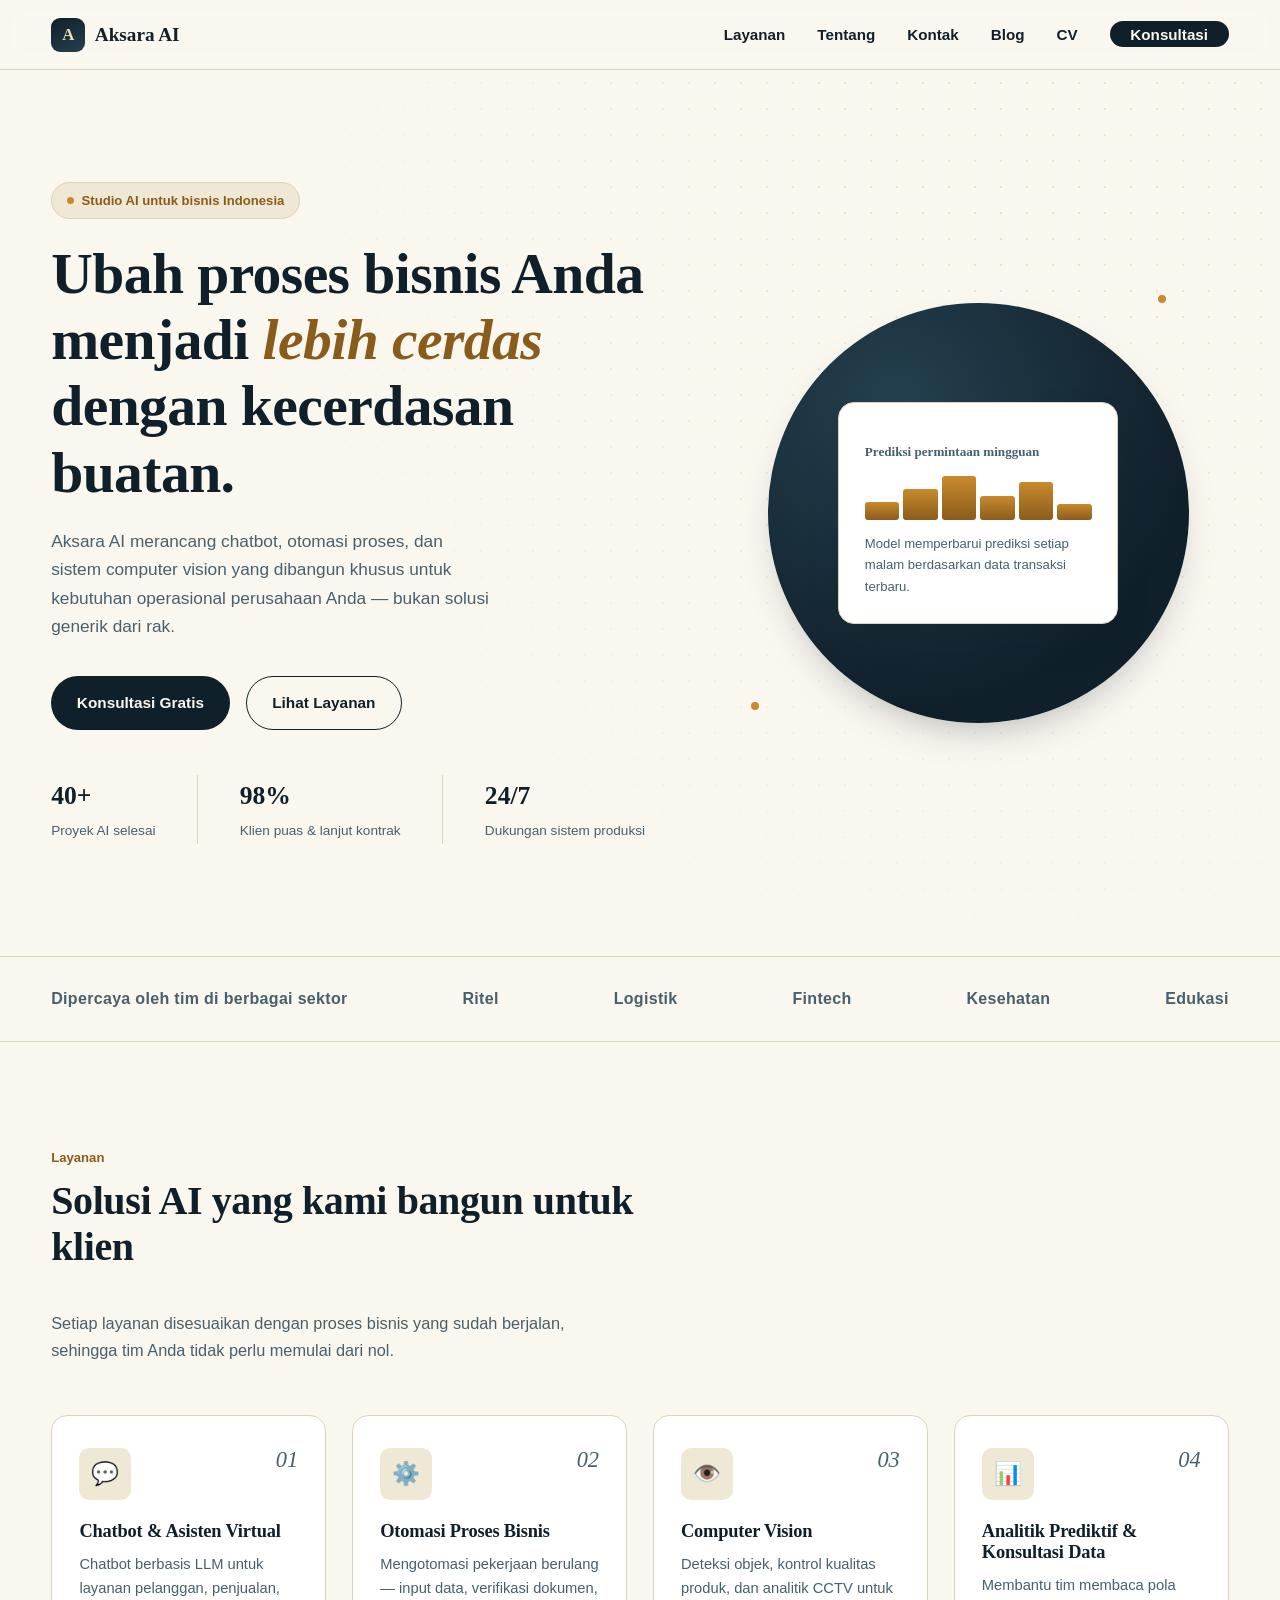
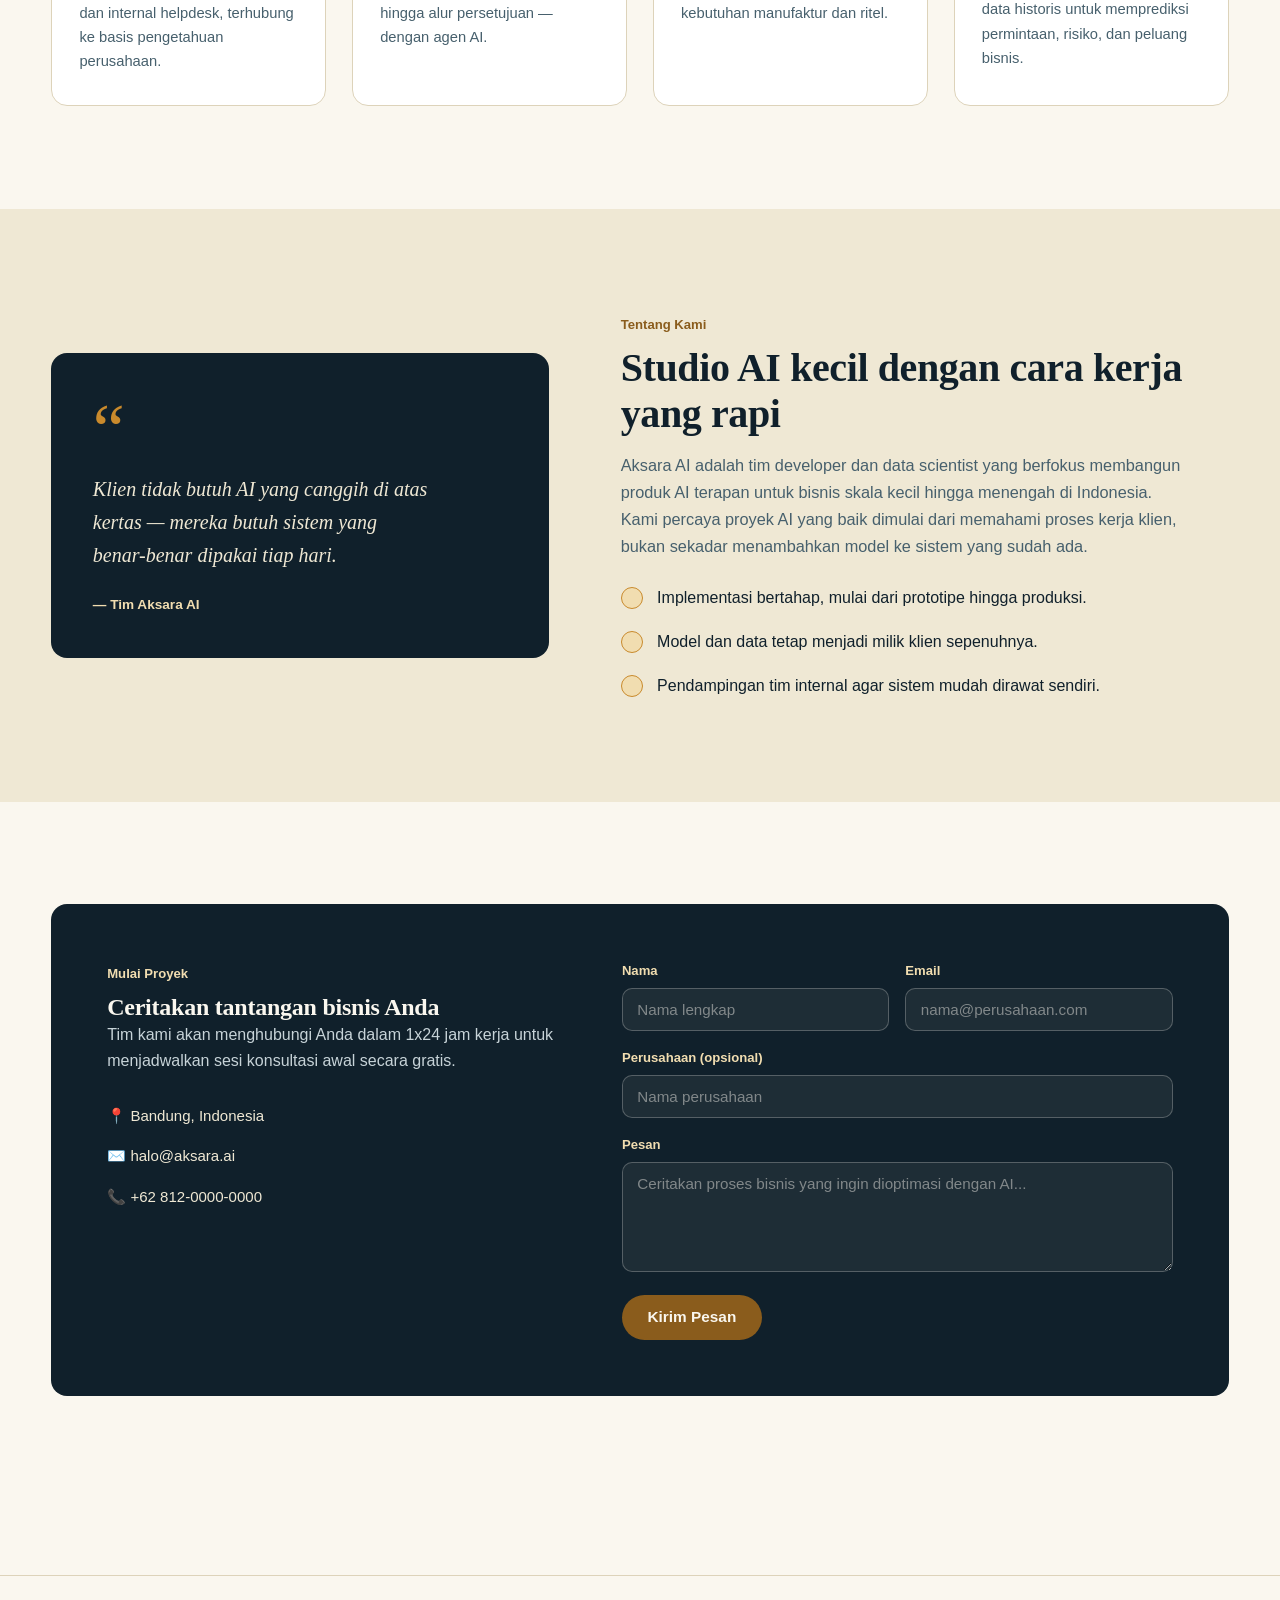
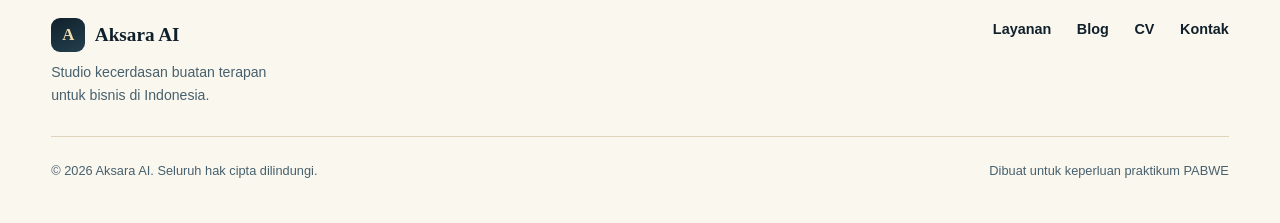
==== index.html @ 1088177e "upload upload file" ====
<!doctype html>
<html lang="id">
<head>
  <meta charset="UTF-8" />
  <meta name="viewport" content="width=device-width, initial-scale=1" />
  <title>Aksara AI — Jasa Kecerdasan Buatan untuk Bisnis</title>
  <meta name="description" content="Aksara AI membantu bisnis membangun chatbot, otomasi proses, computer vision, dan analitik prediktif berbasis kecerdasan buatan." />
  <link rel="stylesheet" href="assets/css/style.css" />
</head>
<body>

  <!-- =====================================================
       HEADER / NAVBAR
  ====================================================== -->
  <header id="site-header">
    <input type="checkbox" id="nav-toggle" />
    <div class="navbar container">
      <a href="#home" class="brand">
        <span class="brand__mark">A</span>
        Aksara AI
      </a>

      <nav>
        <ul class="nav-links">
          <li><a href="#layanan">Layanan</a></li>
          <li><a href="#tentang">Tentang</a></li>
          <li><a href="#kontak">Kontak</a></li>
          <li><a href="blog.html">Blog</a></li>
          <li><a href="cv.html">CV</a></li>
          <li><a href="#kontak" class="nav-cta">Konsultasi</a></li>
        </ul>
      </nav>

      <label for="nav-toggle" class="nav-burger" aria-label="Buka menu">
        <span></span><span></span><span></span>
      </label>
    </div>
  </header>

  <main id="home">

    <!-- =====================================================
         HERO
    ====================================================== -->
    <section class="hero">
      <div class="container hero__grid">
        <div class="hero__copy">
          <span class="hero__eyebrow"><span></span> Studio AI untuk bisnis Indonesia</span>
          <h1>Ubah proses bisnis Anda menjadi <em>lebih cerdas</em> dengan kecerdasan buatan.</h1>
          <p class="lead">
            Aksara AI merancang chatbot, otomasi proses, dan sistem computer vision
            yang dibangun khusus untuk kebutuhan operasional perusahaan Anda —
            bukan solusi generik dari rak.
          </p>

          <div class="hero__actions">
            <a href="#kontak" class="btn btn--primary">Konsultasi Gratis</a>
            <a href="#layanan" class="btn btn--ghost">Lihat Layanan</a>
          </div>

          <div class="hero__stats">
            <div>
              <strong>40+</strong>
              <span>Proyek AI selesai</span>
            </div>
            <div>
              <strong>98%</strong>
              <span>Klien puas &amp; lanjut kontrak</span>
            </div>
            <div>
              <strong>24/7</strong>
              <span>Dukungan sistem produksi</span>
            </div>
          </div>
        </div>

        <div class="hero__visual">
          <div class="hero__orb"></div>
          <span class="hero__dot hero__dot--1"></span>
          <span class="hero__dot hero__dot--2"></span>
          <div class="hero__card">
            <p class="hero__card-title">Prediksi permintaan mingguan</p>
            <div class="hero__wave">
              <span></span><span></span><span></span><span></span><span></span><span></span>
            </div>
            <p>Model memperbarui prediksi setiap malam berdasarkan data transaksi terbaru.</p>
          </div>
        </div>
      </div>
    </section>

    <!-- =====================================================
         LOGO STRIP
    ====================================================== -->
    <div class="logo-strip">
      <div class="container logo-strip__row">
        <span>Dipercaya oleh tim di berbagai sektor</span>
        <span>Ritel</span>
        <span>Logistik</span>
        <span>Fintech</span>
        <span>Kesehatan</span>
        <span>Edukasi</span>
      </div>
    </div>

    <!-- =====================================================
         LAYANAN
    ====================================================== -->
    <section id="layanan" class="section">
      <div class="container">
        <div class="section__head">
          <div>
            <span class="section__eyebrow">Layanan</span>
            <h2 class="section__title">Solusi AI yang kami bangun untuk klien</h2>
          </div>
          <p class="section__desc">
            Setiap layanan disesuaikan dengan proses bisnis yang sudah berjalan,
            sehingga tim Anda tidak perlu memulai dari nol.
          </p>
        </div>

        <div class="services-grid">
          <article class="service-card">
            <span class="service-card__index" aria-hidden="true">01</span>
            <div class="service-card__icon">💬</div>
            <h3>Chatbot &amp; Asisten Virtual</h3>
            <p>Chatbot berbasis LLM untuk layanan pelanggan, penjualan, dan internal helpdesk, terhubung ke basis pengetahuan perusahaan.</p>
          </article>

          <article class="service-card">
            <span class="service-card__index" aria-hidden="true">02</span>
            <div class="service-card__icon">⚙️</div>
            <h3>Otomasi Proses Bisnis</h3>
            <p>Mengotomasi pekerjaan berulang — input data, verifikasi dokumen, hingga alur persetujuan — dengan agen AI.</p>
          </article>

          <article class="service-card">
            <span class="service-card__index" aria-hidden="true">03</span>
            <div class="service-card__icon">👁️</div>
            <h3>Computer Vision</h3>
            <p>Deteksi objek, kontrol kualitas produk, dan analitik CCTV untuk kebutuhan manufaktur dan ritel.</p>
          </article>

          <article class="service-card">
            <span class="service-card__index" aria-hidden="true">04</span>
            <div class="service-card__icon">📊</div>
            <h3>Analitik Prediktif &amp; Konsultasi Data</h3>
            <p>Membantu tim membaca pola data historis untuk memprediksi permintaan, risiko, dan peluang bisnis.</p>
          </article>
        </div>
      </div>
    </section>

    <!-- =====================================================
         TENTANG / KEUNGGULAN
    ====================================================== -->
    <section id="tentang" class="section section--alt">
      <div class="container about">
        <div class="about__quote">
          <p>Klien tidak butuh AI yang canggih di atas kertas — mereka butuh sistem yang benar-benar dipakai tiap hari.</p>
          <footer>— Tim Aksara AI</footer>
        </div>

        <div>
          <span class="section__eyebrow">Tentang Kami</span>
          <h2 class="section__title">Studio AI kecil dengan cara kerja yang rapi</h2>
          <p class="section__desc">
            Aksara AI adalah tim developer dan data scientist yang berfokus membangun
            produk AI terapan untuk bisnis skala kecil hingga menengah di Indonesia.
            Kami percaya proyek AI yang baik dimulai dari memahami proses kerja klien,
            bukan sekadar menambahkan model ke sistem yang sudah ada.
          </p>

          <ul class="about__list">
            <li>Implementasi bertahap, mulai dari prototipe hingga produksi.</li>
            <li>Model dan data tetap menjadi milik klien sepenuhnya.</li>
            <li>Pendampingan tim internal agar sistem mudah dirawat sendiri.</li>
          </ul>
        </div>
      </div>
    </section>

    <!-- =====================================================
         KONTAK / CTA
    ====================================================== -->
    <section id="kontak" class="section">
      <div class="container contact">
        <div>
          <span class="section__eyebrow">Mulai Proyek</span>
          <h2>Ceritakan tantangan bisnis Anda</h2>
          <p>Tim kami akan menghubungi Anda dalam 1x24 jam kerja untuk menjadwalkan sesi konsultasi awal secara gratis.</p>

          <ul class="contact__info">
            <li>📍 Bandung, Indonesia</li>
            <li>✉️ halo@aksara.ai</li>
            <li>📞 +62 812-0000-0000</li>
          </ul>
        </div>

        <form class="form-grid" action="#" method="post">
          <div class="form-row">
            <div class="field">
              <label for="nama">Nama</label>
              <input type="text" id="nama" name="nama" placeholder="Nama lengkap" required />
            </div>
            <div class="field">
              <label for="email">Email</label>
              <input type="email" id="email" name="email" placeholder="nama@perusahaan.com" required />
            </div>
          </div>

          <div class="field">
            <label for="perusahaan">Perusahaan (opsional)</label>
            <input type="text" id="perusahaan" name="perusahaan" placeholder="Nama perusahaan" />
          </div>

          <div class="field">
            <label for="pesan">Pesan</label>
            <textarea id="pesan" name="pesan" placeholder="Ceritakan proses bisnis yang ingin dioptimasi dengan AI..." required></textarea>
          </div>

          <button type="submit" class="btn btn--primary">Kirim Pesan</button>
        </form>
      </div>
    </section>

  </main>

  <!-- =====================================================
       FOOTER
  ====================================================== -->
  <footer id="site-footer">
    <div class="container footer-grid">
      <div>
        <a href="#home" class="brand">
          <span class="brand__mark">A</span>
          Aksara AI
        </a>
        <p style="margin-top:.6rem; max-width: 32ch;">Studio kecerdasan buatan terapan untuk bisnis di Indonesia.</p>
      </div>

      <div class="footer-links">
        <a href="#layanan">Layanan</a>
        <a href="blog.html">Blog</a>
        <a href="cv.html">CV</a>
        <a href="#kontak">Kontak</a>
      </div>
    </div>

    <div class="container footer-bottom">
      <span>© 2026 Aksara AI. Seluruh hak cipta dilindungi.</span>
      <span>Dibuat untuk keperluan praktikum PABWE</span>
    </div>
  </footer>

</body>
</html>
---- assets/css/style.css ----
/* =========================================================
   AKSARA AI — Landing Page Stylesheet
   Studi Kasus 3.1 — HTML + CSS murni (tanpa framework)
   ========================================================= */

@import url('fonts.css');

/* ---------------------------------------------------------
   1. CSS VARIABLES (design tokens)
--------------------------------------------------------- */
:root {
  --ink: #10202b;            /* teks utama, background gelap */
  --ink-soft: #47606d;       /* teks sekunder */
  --paper: #faf7ef;          /* background utama, hangat */
  --paper-dim: #efe8d4;      /* background section alternatif */
  --line: #ddd3ba;           /* garis tipis di atas paper */
  --gold: #c98a2c;           /* aksen dekoratif (bg/border, bukan teks di atas terang) */
  --gold-dark: #8a5c1c;      /* aksen teks — kontras >= 4.5:1 di atas paper/putih (WCAG AA) */
  --gold-soft: #f1ddb0;
  --white: #ffffff;

  --font-display: 'Fraunces', 'Georgia', serif;
  --font-body: 'Plus Jakarta Sans', 'Segoe UI', sans-serif;

  --container: min(74rem, 92vw);
  --gap: clamp(1rem, 2vw, 2rem);
  --radius: 16px;
  --radius-sm: 10px;
  --shadow: 0 18px 40px -18px rgba(16, 32, 43, 0.35);
  --shadow-soft: 0 10px 24px -14px rgba(16, 32, 43, 0.25);
  --ease: cubic-bezier(0.16, 1, 0.3, 1);
}

/* ---------------------------------------------------------
   2. RESET — universal selector
--------------------------------------------------------- */
*,
*::before,
*::after {
  box-sizing: border-box;
  margin: 0;
  padding: 0;
}

/* ---------------------------------------------------------
   3. ELEMENT SELECTORS (base styles)
--------------------------------------------------------- */
html {
  scroll-behavior: smooth;
}

body {
  font-family: var(--font-body);
  color: var(--ink);
  background: var(--paper);
  line-height: 1.65;
  -webkit-font-smoothing: antialiased;
}

h1,
h2,
h3 {
  font-family: var(--font-display);
  line-height: 1.15;
  font-weight: 600;
  letter-spacing: -0.01em;
}

p {
  color: var(--ink-soft);
  max-width: 62ch;
}

a {
  color: inherit;
  text-decoration: none;
}

ul {
  list-style: none;
}

img {
  max-width: 100%;
  display: block;
}

button {
  font-family: inherit;
  cursor: pointer;
  border: none;
}

/* section[id] → ATTRIBUTE SELECTOR: beri jarak agar tidak
   tertutup navbar sticky saat dituju lewat anchor link */
section[id] {
  scroll-margin-top: 84px;
}

/* ---------------------------------------------------------
   4. LAYOUT UTILITIES
--------------------------------------------------------- */
.container {
  width: var(--container);
  margin-inline: auto;
}

.section {
  padding-block: clamp(3.5rem, 8vw, 6.5rem);
}

.section--alt {
  background: var(--paper-dim);
}

.section__eyebrow {
  display: inline-block;
  color: var(--gold-dark);
  font-weight: 700;
  font-size: 0.82rem;
  margin-bottom: 0.6rem;
}

.section__title {
  font-size: clamp(1.7rem, 3.2vw, 2.5rem);
  max-width: 32ch;
}

.section__desc {
  margin-top: 0.9rem;
  font-size: 1.02rem;
}

.section__head {
  display: flex;
  justify-content: space-between;
  align-items: flex-end;
  gap: var(--gap);
  flex-wrap: wrap;
  margin-bottom: clamp(2rem, 5vw, 3.2rem);
}

/* ---------------------------------------------------------
   5. NAVBAR
   (ID selector, position: sticky, combinator, :checked)
--------------------------------------------------------- */
#site-header {
  position: sticky;
  top: 0;
  z-index: 50;
  background: rgba(250, 247, 239, 0.88);
  backdrop-filter: blur(10px);
  border-bottom: 1px solid var(--line);
}

#site-header > .navbar {
  display: flex;
  align-items: center;
  justify-content: space-between;
  padding-block: 1.1rem;
}

.brand {
  display: flex;
  align-items: center;
  gap: 0.6rem;
  font-family: var(--font-display);
  font-weight: 700;
  font-size: 1.2rem;
  color: var(--ink);
}

.brand__mark {
  width: 34px;
  height: 34px;
  border-radius: 9px;
  background: linear-gradient(155deg, var(--ink) 0%, #24404f 100%);
  color: var(--gold-soft);
  display: grid;
  place-items: center;
  font-family: var(--font-display);
  font-size: 1.05rem;
}

/* combinator: langsung anak ul dari nav */
.nav-links {
  display: flex;
  align-items: center;
  gap: 2rem;
}

.nav-links > li > a {
  font-weight: 600;
  font-size: 0.95rem;
  position: relative;
  padding-block: 0.3rem;
}

/* pseudo-element + :hover pseudo-class untuk garis bawah animasi */
.nav-links > li > a::after {
  content: "";
  position: absolute;
  left: 0;
  bottom: -2px;
  width: 0%;
  height: 2px;
  background: var(--gold);
  transition: width 0.3s var(--ease);
}

.nav-links > li > a:hover::after,
.nav-links > li > a:focus-visible::after {
  width: 100%;
}

.nav-cta {
  background: var(--ink);
  color: var(--paper) !important;
  padding: 0.6rem 1.3rem;
  border-radius: 999px;
  font-weight: 700 !important;
}

.nav-cta::after {
  display: none;
}

.nav-cta:hover {
  background: var(--gold-dark);
}

/* Hamburger toggle: checkbox hack, murni CSS (pseudo-class :checked) */
#nav-toggle {
  display: none;
}

.nav-burger {
  display: none;
  flex-direction: column;
  gap: 5px;
  width: 26px;
}

.nav-burger span {
  height: 2px;
  background: var(--ink);
  border-radius: 2px;
  transition: transform 0.25s var(--ease), opacity 0.25s var(--ease);
}

/* ---------------------------------------------------------
   6. HERO — Flexbox + Grid + posisi absolut untuk dekorasi
--------------------------------------------------------- */
.hero {
  position: relative;
  overflow: hidden;
  padding-block: clamp(3.5rem, 10vw, 7rem);
}

.hero__grid {
  display: grid;
  grid-template-columns: minmax(0, 1.1fr) minmax(0, 0.9fr);
  gap: clamp(2rem, 5vw, 4rem);
  align-items: center;
  position: relative;
  z-index: 2;
}

.hero__eyebrow {
  display: inline-flex;
  align-items: center;
  gap: 0.5rem;
  background: var(--paper-dim);
  border: 1px solid var(--line);
  padding: 0.4rem 0.9rem;
  border-radius: 999px;
  font-size: 0.82rem;
  font-weight: 700;
  color: var(--gold-dark);
  margin-bottom: 1.4rem;
}

.hero__eyebrow span {
  width: 7px;
  height: 7px;
  border-radius: 50%;
  background: var(--gold);
}

.hero h1 {
  font-size: clamp(2.3rem, 5vw, 3.6rem);
  color: var(--ink);
}

.hero h1 em {
  font-style: italic;
  color: var(--gold-dark);
}

.hero p.lead {
  margin-top: 1.3rem;
  font-size: 1.08rem;
  max-width: 46ch;
}

.hero__actions {
  margin-top: 2.2rem;
  display: flex;
  gap: 1rem;
  flex-wrap: wrap;
}

.btn {
  display: inline-flex;
  align-items: center;
  gap: 0.5rem;
  padding: 0.85rem 1.6rem;
  border-radius: 999px;
  font-weight: 700;
  font-size: 0.96rem;
  transition: transform 0.25s var(--ease), box-shadow 0.25s var(--ease), background 0.25s var(--ease);
}

.btn--primary {
  background: var(--ink);
  color: var(--paper);
}

.btn--primary:hover {
  background: var(--gold-dark);
  transform: translateY(-3px);
  box-shadow: var(--shadow-soft);
}

.btn--ghost {
  background: transparent;
  border: 1.5px solid var(--ink);
  color: var(--ink);
}

.btn--ghost:hover {
  background: var(--ink);
  color: var(--paper);
  transform: translateY(-3px);
}

/* Statistik ringkas — flex + adjacent sibling combinator */
.hero__stats {
  margin-top: 2.8rem;
  display: flex;
  gap: clamp(1.4rem, 4vw, 2.6rem);
}

.hero__stats strong {
  display: block;
  font-family: var(--font-display);
  font-size: 1.6rem;
  color: var(--ink);
}

.hero__stats span {
  font-size: 0.85rem;
  color: var(--ink-soft);
}

.hero__stats div + div {
  border-left: 1px solid var(--line);
  padding-left: clamp(1.4rem, 4vw, 2.6rem);
}

/* Visual: node network dekoratif menggunakan posisi absolut */
.hero__visual {
  position: relative;
  aspect-ratio: 1 / 1;
  display: grid;
  place-items: center;
}

.hero__orb {
  position: absolute;
  inset: 8%;
  border-radius: 50%;
  background: radial-gradient(circle at 30% 25%, #24404f, var(--ink) 70%);
  box-shadow: var(--shadow);
  animation: float 7s ease-in-out infinite;
}

.hero__card {
  position: relative;
  z-index: 2;
  background: var(--white);
  border-radius: var(--radius);
  padding: 1.6rem;
  width: min(280px, 78%);
  box-shadow: var(--shadow);
  border: 1px solid var(--line);
}

.hero__card-title {
  font-family: var(--font-display);
  font-weight: 600;
  font-size: 1rem;
  margin-bottom: 0.8rem;
}

.hero__wave {
  display: flex;
  align-items: flex-end;
  gap: 4px;
  height: 44px;
}

.hero__wave span {
  flex: 1;
  background: linear-gradient(180deg, var(--gold), var(--gold-dark));
  border-radius: 3px;
  animation: bar 1.6s ease-in-out infinite;
}

.hero__wave span:nth-child(1) { height: 40%; animation-delay: 0s; }
.hero__wave span:nth-child(2) { height: 70%; animation-delay: 0.15s; }
.hero__wave span:nth-child(3) { height: 100%; animation-delay: 0.3s; }
.hero__wave span:nth-child(4) { height: 55%; animation-delay: 0.45s; }
.hero__wave span:nth-child(5) { height: 85%; animation-delay: 0.6s; }
.hero__wave span:nth-child(6) { height: 35%; animation-delay: 0.75s; }

.hero__card p {
  margin-top: 0.8rem;
  font-size: 0.82rem;
}

.hero__dot {
  position: absolute;
  width: 14px;
  height: 14px;
  border-radius: 50%;
  background: var(--gold);
  border: 3px solid var(--paper);
  box-shadow: var(--shadow-soft);
}

.hero__dot--1 { top: 6%; right: 12%; animation: float 6s ease-in-out infinite; }
.hero__dot--2 { bottom: 10%; left: 4%; animation: float 8s ease-in-out infinite reverse; }

@keyframes float {
  0%, 100% { transform: translateY(0); }
  50% { transform: translateY(-14px); }
}

@keyframes bar {
  0%, 100% { transform: scaleY(0.7); }
  50% { transform: scaleY(1); }
}

/* Dot-grid dekoratif di background hero */
.hero::before {
  content: "";
  position: absolute;
  inset: 0;
  background-image: radial-gradient(var(--line) 1.5px, transparent 1.5px);
  background-size: 26px 26px;
  mask-image: radial-gradient(circle at 80% 20%, black, transparent 65%);
  opacity: 0.7;
  z-index: 1;
}

/* ---------------------------------------------------------
   7. LOGO STRIP
--------------------------------------------------------- */
.logo-strip {
  padding-block: 1.8rem;
  border-block: 1px solid var(--line);
}

.logo-strip__row {
  display: flex;
  justify-content: space-between;
  align-items: center;
  flex-wrap: wrap;
  gap: 1.2rem;
  color: var(--ink-soft);
  font-weight: 600;
  letter-spacing: 0.02em;
}

/* ---------------------------------------------------------
   8. LAYANAN — CSS GRID + hover transform
--------------------------------------------------------- */
.services-grid {
  display: grid;
  grid-template-columns: repeat(auto-fit, minmax(min(100%, 250px), 1fr));
  gap: var(--gap);
}

.service-card {
  position: relative;
  background: var(--white);
  border: 1px solid var(--line);
  border-radius: var(--radius);
  padding: 2rem 1.7rem;
  transition: transform 0.35s var(--ease), box-shadow 0.35s var(--ease), border-color 0.35s var(--ease);
}

.service-card:hover {
  transform: translateY(-8px);
  box-shadow: var(--shadow);
  border-color: transparent;
}

.service-card__icon {
  width: 52px;
  height: 52px;
  border-radius: var(--radius-sm);
  background: var(--paper-dim);
  display: grid;
  place-items: center;
  font-size: 1.4rem;
  margin-bottom: 1.3rem;
  transition: background 0.3s var(--ease), color 0.3s var(--ease);
}

.service-card:hover .service-card__icon {
  background: var(--ink);
  color: var(--gold-soft);
}

.service-card h3 {
  font-size: 1.15rem;
  margin-bottom: 0.6rem;
}

.service-card p {
  font-size: 0.92rem;
}

.service-card__index {
  position: absolute;
  top: 1.6rem;
  right: 1.7rem;
  font-family: var(--font-display);
  font-style: italic;
  color: var(--ink-soft);
  font-size: 1.4rem;
}

/* ---------------------------------------------------------
   9. TENTANG / KEUNGGULAN
--------------------------------------------------------- */
.about {
  display: grid;
  grid-template-columns: minmax(0, 0.9fr) minmax(0, 1.1fr);
  gap: clamp(2rem, 6vw, 4.5rem);
  align-items: center;
}

.about__quote {
  position: relative;
  background: var(--ink);
  color: var(--paper);
  border-radius: var(--radius);
  padding: clamp(1.8rem, 4vw, 2.6rem);
}

.about__quote::before {
  content: "\201C";
  font-family: var(--font-display);
  font-size: 4.5rem;
  color: var(--gold);
  line-height: 1;
  display: block;
  margin-bottom: 0.4rem;
}

.about__quote p {
  color: var(--paper-dim);
  font-family: var(--font-display);
  font-size: 1.25rem;
  font-style: italic;
  max-width: 34ch;
}

.about__quote footer {
  margin-top: 1.4rem;
  font-size: 0.85rem;
  color: var(--gold-soft);
  font-weight: 600;
}

.about__list {
  margin-top: 1.6rem;
  display: grid;
  gap: 1.1rem;
}

.about__list li {
  display: flex;
  gap: 0.9rem;
  align-items: flex-start;
}

.about__list li::before {
  content: "";
  flex-shrink: 0;
  width: 22px;
  height: 22px;
  margin-top: 0.15rem;
  border-radius: 50%;
  background: var(--gold-soft);
  border: 1px solid var(--gold);
}

/* ---------------------------------------------------------
   10. KONTAK / CTA — Grid dua kolom + form
--------------------------------------------------------- */
.contact {
  display: grid;
  grid-template-columns: minmax(0, 0.9fr) minmax(0, 1.1fr);
  gap: clamp(2rem, 6vw, 4rem);
  background: var(--ink);
  color: var(--paper);
  border-radius: var(--radius);
  padding: clamp(2rem, 6vw, 3.5rem);
}

.contact .section__eyebrow {
  color: var(--gold-soft);
}

.contact h2 {
  color: var(--paper);
}

.contact p {
  color: #c7d3d8;
}

.contact__info {
  margin-top: 1.8rem;
  display: grid;
  gap: 1rem;
}

.contact__info li {
  display: flex;
  gap: 0.7rem;
  font-size: 0.94rem;
  color: var(--paper-dim);
}

.form-grid {
  display: grid;
  gap: 1rem;
}

.form-row {
  display: grid;
  grid-template-columns: 1fr 1fr;
  gap: 1rem;
}

.field {
  display: flex;
  flex-direction: column;
  gap: 0.4rem;
}

.field label {
  font-size: 0.82rem;
  font-weight: 600;
  color: var(--gold-soft);
}

.field input,
.field textarea {
  background: rgba(250, 247, 239, 0.06);
  border: 1px solid rgba(250, 247, 239, 0.25);
  border-radius: var(--radius-sm);
  padding: 0.75rem 0.9rem;
  color: var(--paper);
  font-family: inherit;
  font-size: 0.95rem;
  transition: border-color 0.25s var(--ease), background 0.25s var(--ease);
}

/* pseudo-element ::placeholder */
.field input::placeholder,
.field textarea::placeholder {
  color: rgba(250, 247, 239, 0.45);
}

/* attribute selector: field yang wajib diisi */
.field input:required:focus,
.field textarea:required:focus {
  outline: none;
  border-color: var(--gold);
  background: rgba(250, 247, 239, 0.12);
}

.field textarea {
  resize: vertical;
  min-height: 110px;
}

.contact .btn--primary {
  background: var(--gold-dark);
  margin-top: 0.4rem;
  justify-self: start;
}

.contact .btn--primary:hover {
  background: #6b4515;
}

/* ---------------------------------------------------------
   11. FOOTER
--------------------------------------------------------- */
#site-footer {
  border-top: 1px solid var(--line);
  padding-block: 2.6rem;
  margin-top: clamp(3rem, 6vw, 5rem);
}

.footer-grid {
  display: flex;
  justify-content: space-between;
  align-items: flex-start;
  flex-wrap: wrap;
  gap: 1.6rem;
}

.footer-grid p {
  font-size: 0.88rem;
}

.footer-links {
  display: flex;
  gap: 1.6rem;
  font-weight: 600;
  font-size: 0.9rem;
}

.footer-links a:hover {
  color: var(--gold-dark);
}

.footer-bottom {
  margin-top: 1.8rem;
  padding-top: 1.4rem;
  border-top: 1px solid var(--line);
  font-size: 0.8rem;
  color: var(--ink-soft);
  display: flex;
  justify-content: space-between;
  flex-wrap: wrap;
  gap: 0.6rem;
}

/* ---------------------------------------------------------
   12. RESPONSIVE — MEDIA QUERIES
--------------------------------------------------------- */
@media (max-width: 900px) {
  .hero__grid,
  .about,
  .contact {
    grid-template-columns: 1fr;
  }

  .about__quote {
    order: 2;
  }

  .hero__visual {
    max-width: 340px;
    margin-inline: auto;
  }
}

@media (max-width: 760px) {
  .nav-links {
    position: fixed;
    inset: 68px 1rem auto 1rem;
    background: var(--paper);
    border: 1px solid var(--line);
    border-radius: var(--radius);
    box-shadow: var(--shadow);
    flex-direction: column;
    align-items: stretch;
    text-align: center;
    padding: 1.4rem;
    gap: 1rem;
    transform: translateY(-14px);
    opacity: 0;
    pointer-events: none;
    transition: transform 0.3s var(--ease), opacity 0.3s var(--ease);
  }

  #nav-toggle:checked ~ .navbar .nav-links {
    transform: translateY(0);
    opacity: 1;
    pointer-events: auto;
  }

  .nav-burger {
    display: flex;
  }

  #nav-toggle:checked ~ .navbar .nav-burger span:nth-child(1) {
    transform: translateY(7px) rotate(45deg);
  }

  #nav-toggle:checked ~ .navbar .nav-burger span:nth-child(2) {
    opacity: 0;
  }

  #nav-toggle:checked ~ .navbar .nav-burger span:nth-child(3) {
    transform: translateY(-7px) rotate(-45deg);
  }

  .form-row {
    grid-template-columns: 1fr;
  }
}

@media (max-width: 540px) {
  .hero__stats {
    flex-wrap: wrap;
    row-gap: 1rem;
  }

  .footer-bottom {
    flex-direction: column;
  }
}
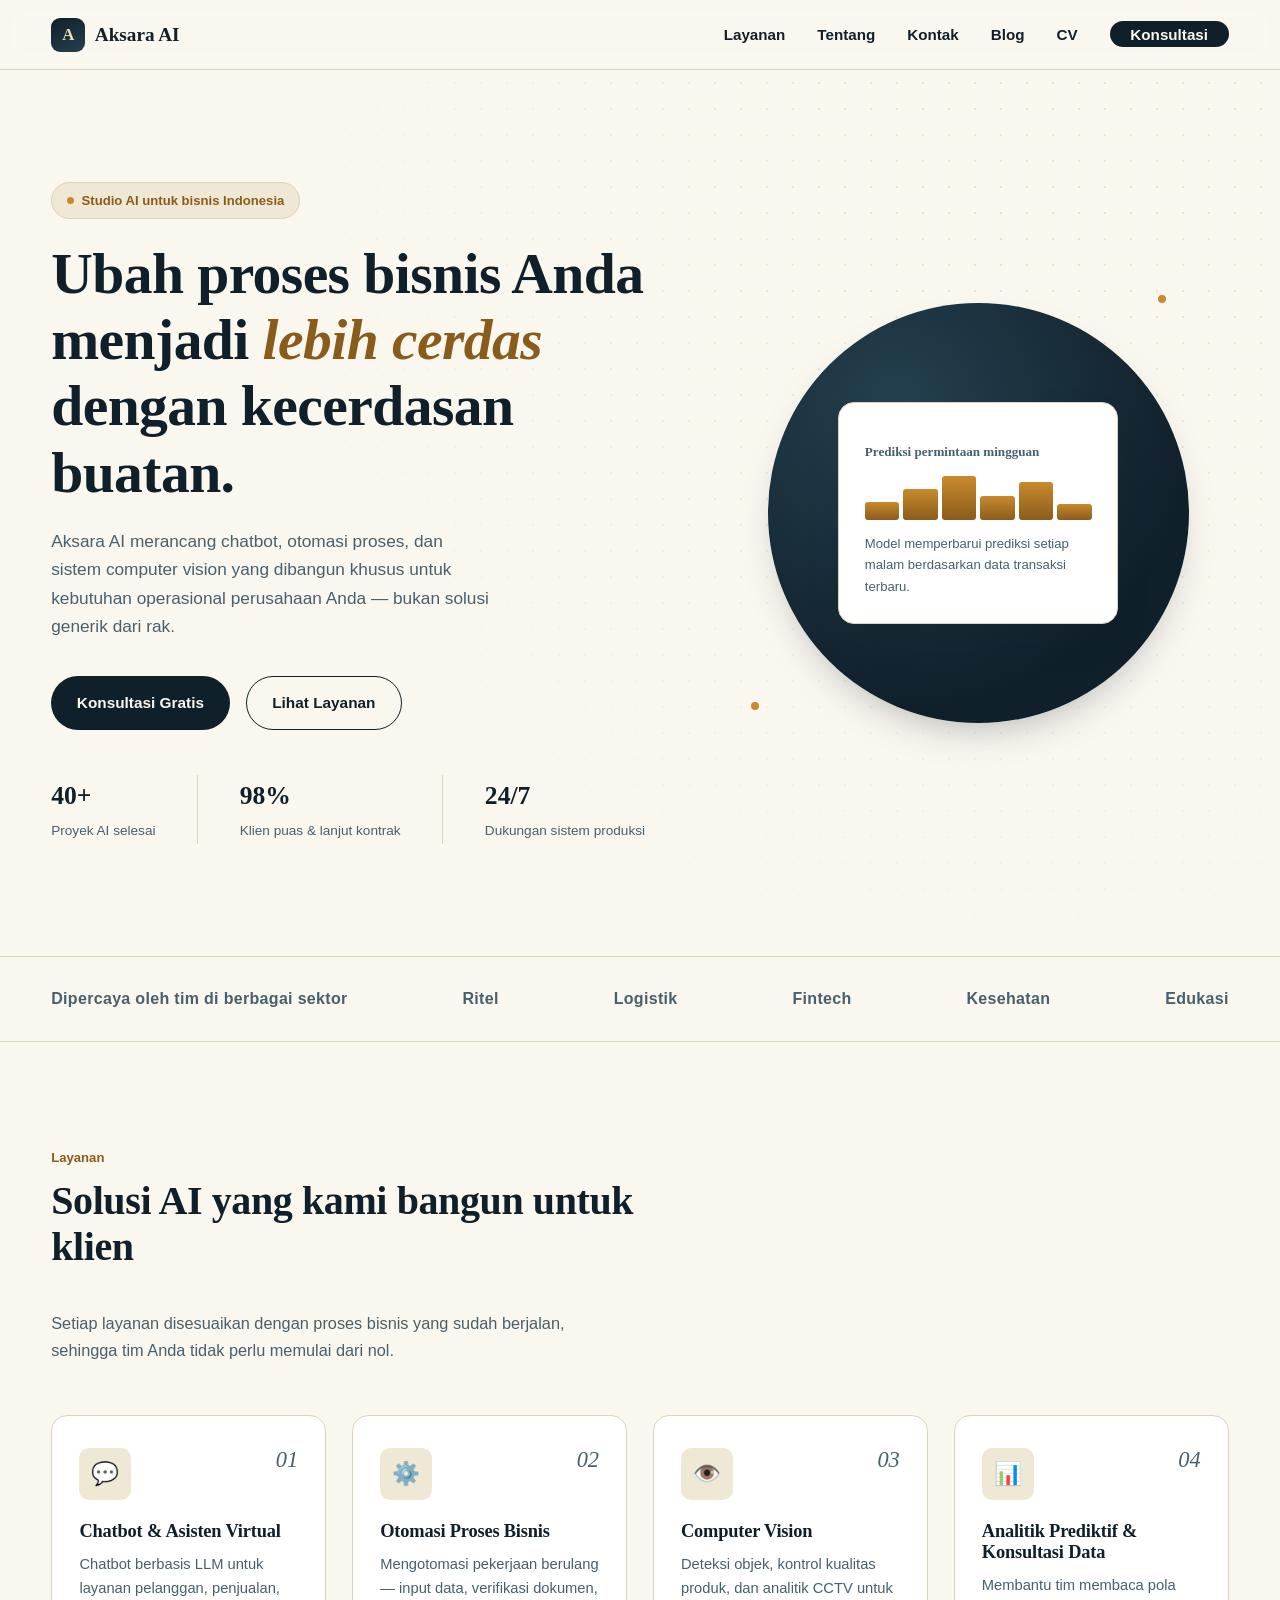
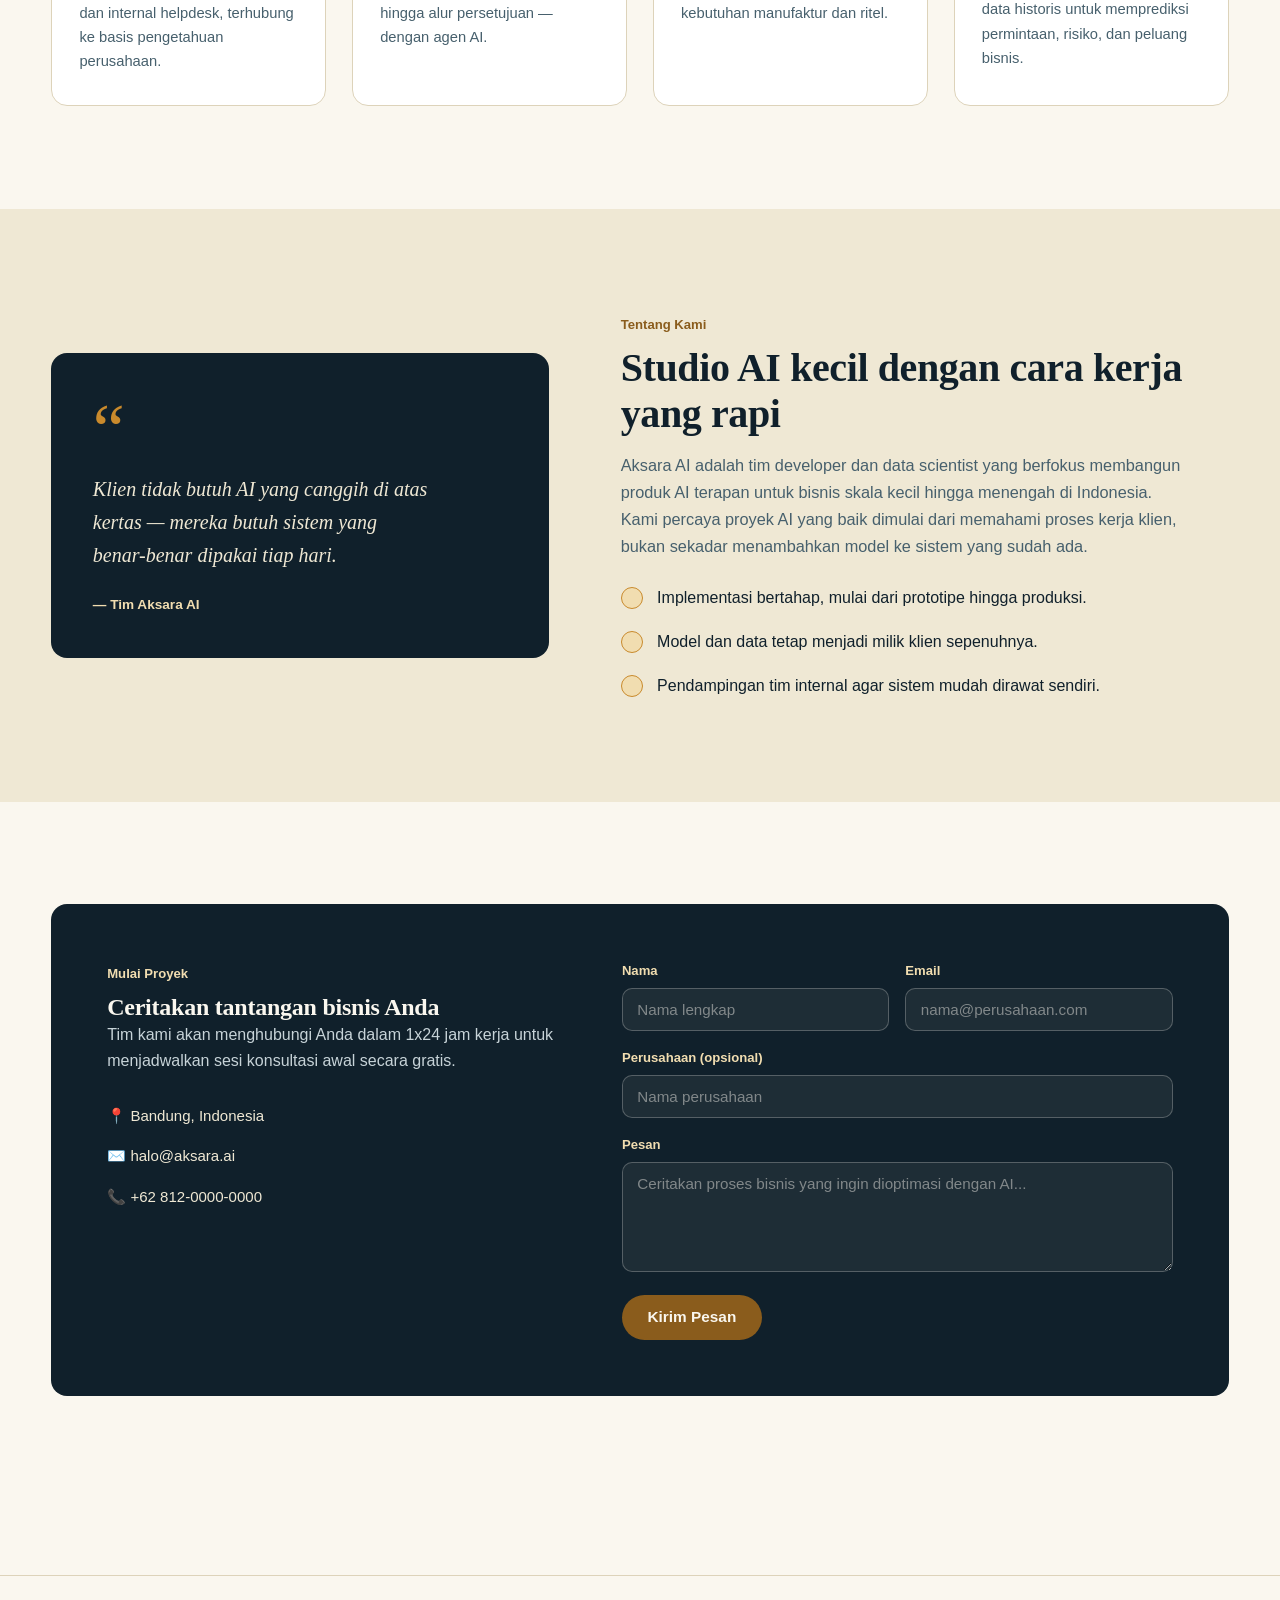
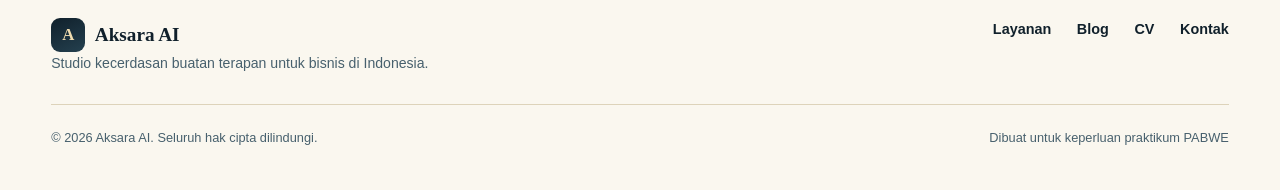
==== commit 749acbc4: "update update" ====
--- a/index.html
+++ b/index.html
@@ -5,6 +5,8 @@
   <meta name="viewport" content="width=device-width, initial-scale=1" />
   <title>Aksara AI — Jasa Kecerdasan Buatan untuk Bisnis</title>
   <meta name="description" content="Aksara AI membantu bisnis membangun chatbot, otomasi proses, computer vision, dan analitik prediktif berbasis kecerdasan buatan." />
+  <link rel="icon" href="assets/img/favicon.svg" type="image/svg+xml" />
+  <!-- External CSS — satu-satunya sumber styling halaman ini (tanpa framework) -->
   <link rel="stylesheet" href="assets/css/style.css" />
 </head>
 <body>
@@ -236,7 +238,7 @@
           <span class="brand__mark">A</span>
           Aksara AI
         </a>
-        <p style="margin-top:.6rem; max-width: 32ch;">Studio kecerdasan buatan terapan untuk bisnis di Indonesia.</p>
+        <p class="footer-about">Studio kecerdasan buatan terapan untuk bisnis di Indonesia.</p>
       </div>
 
       <div class="footer-links">
